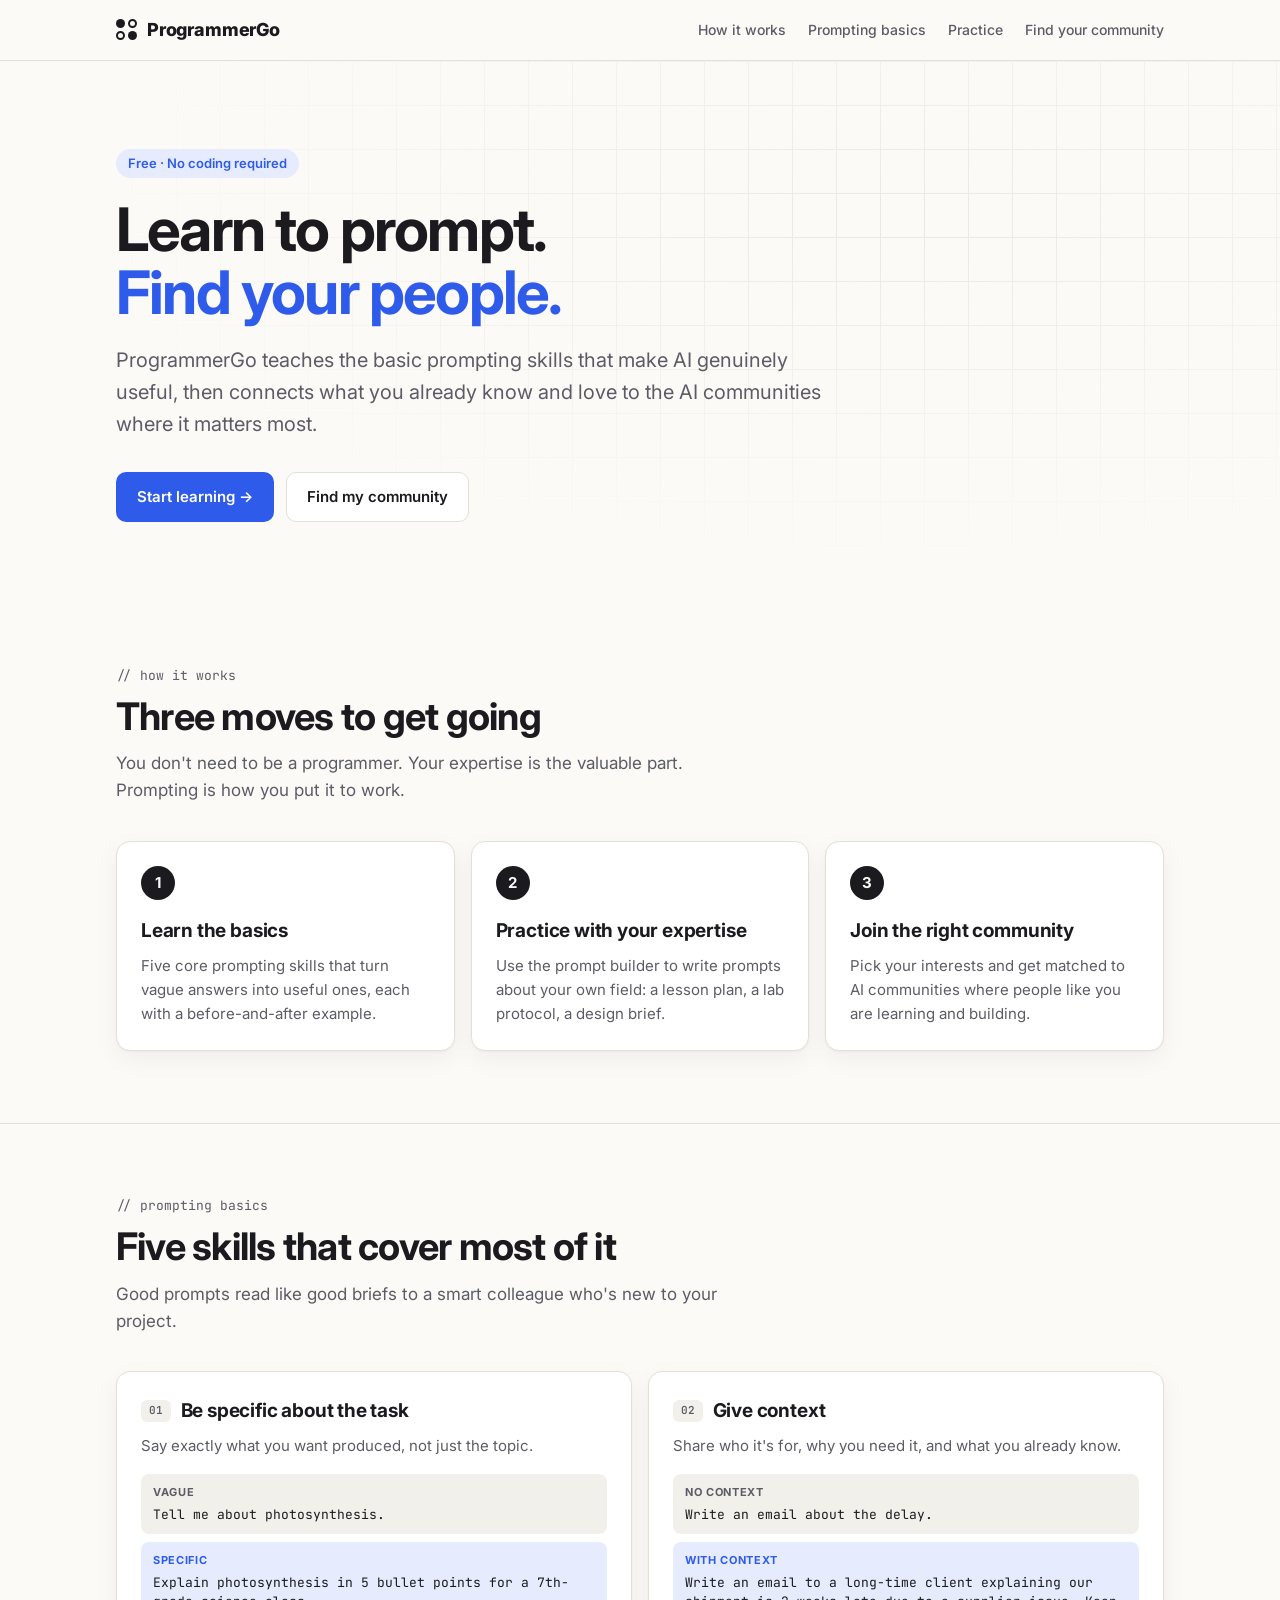
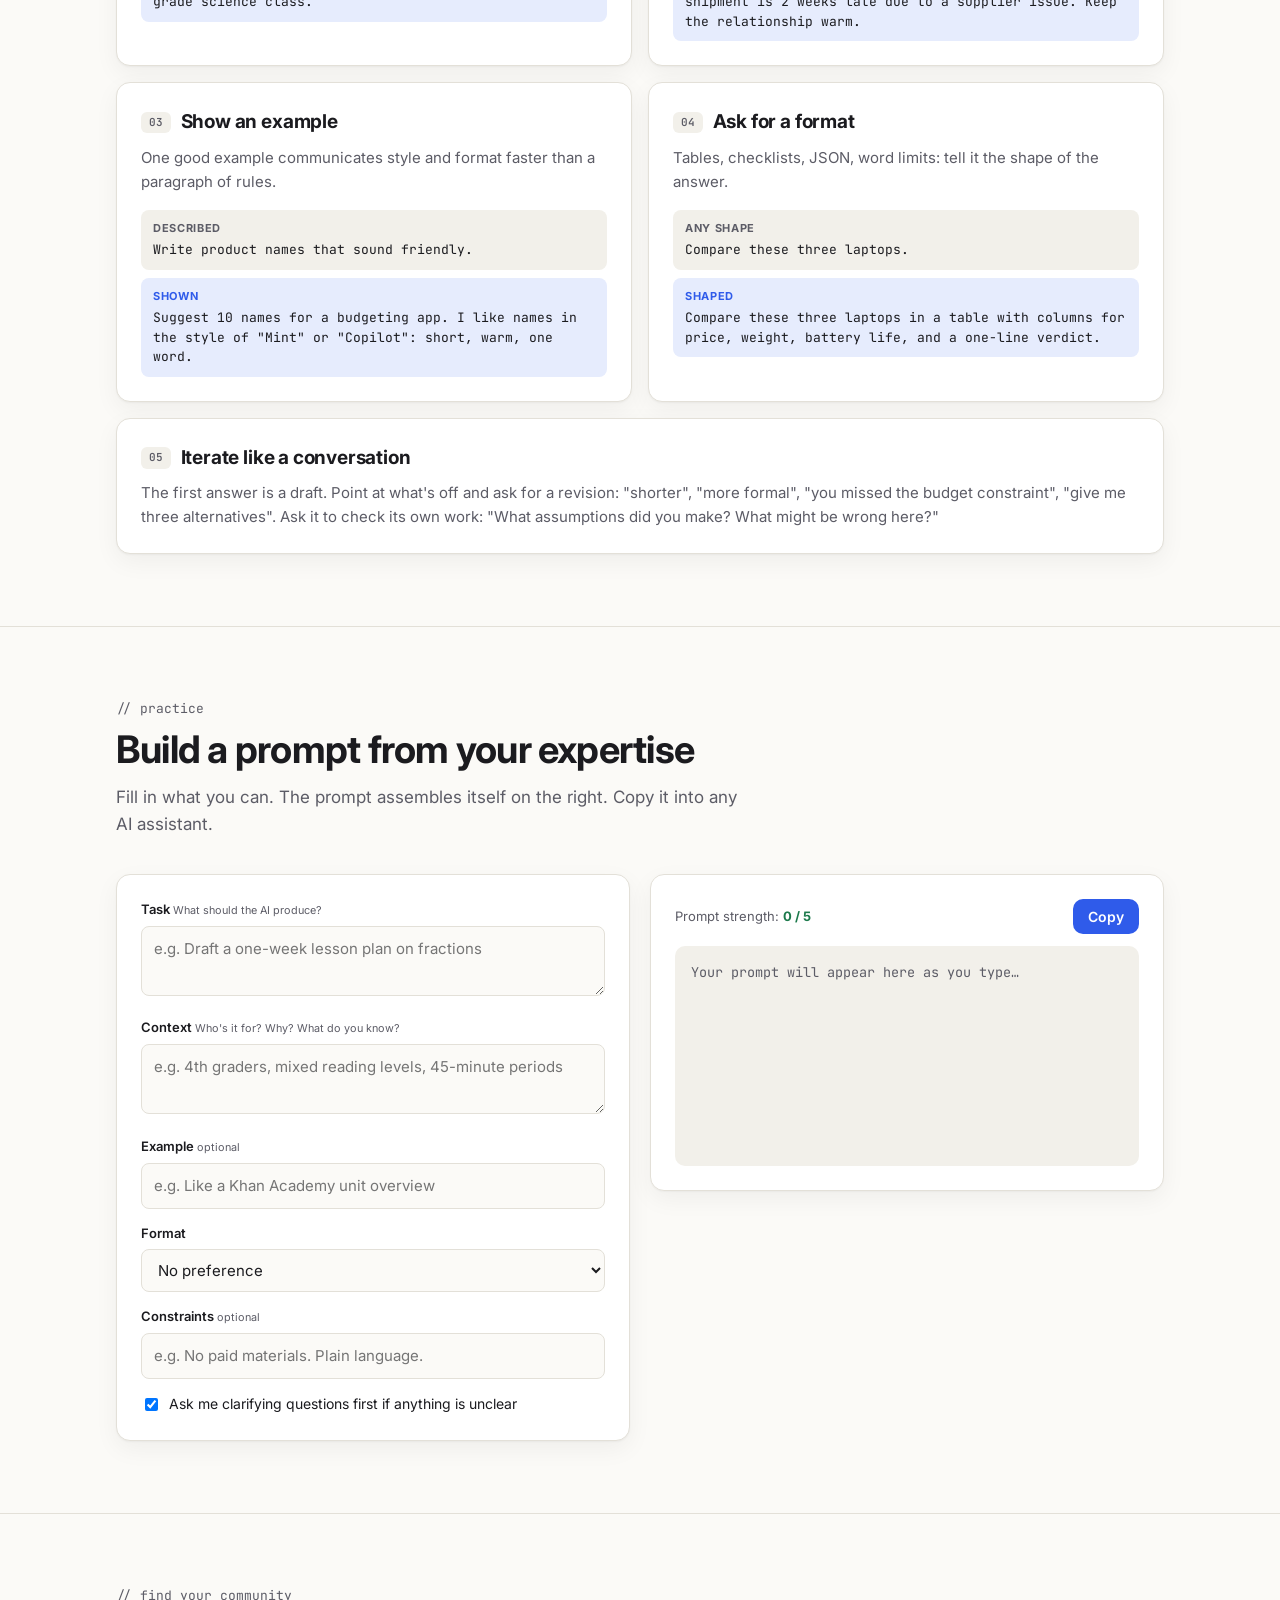
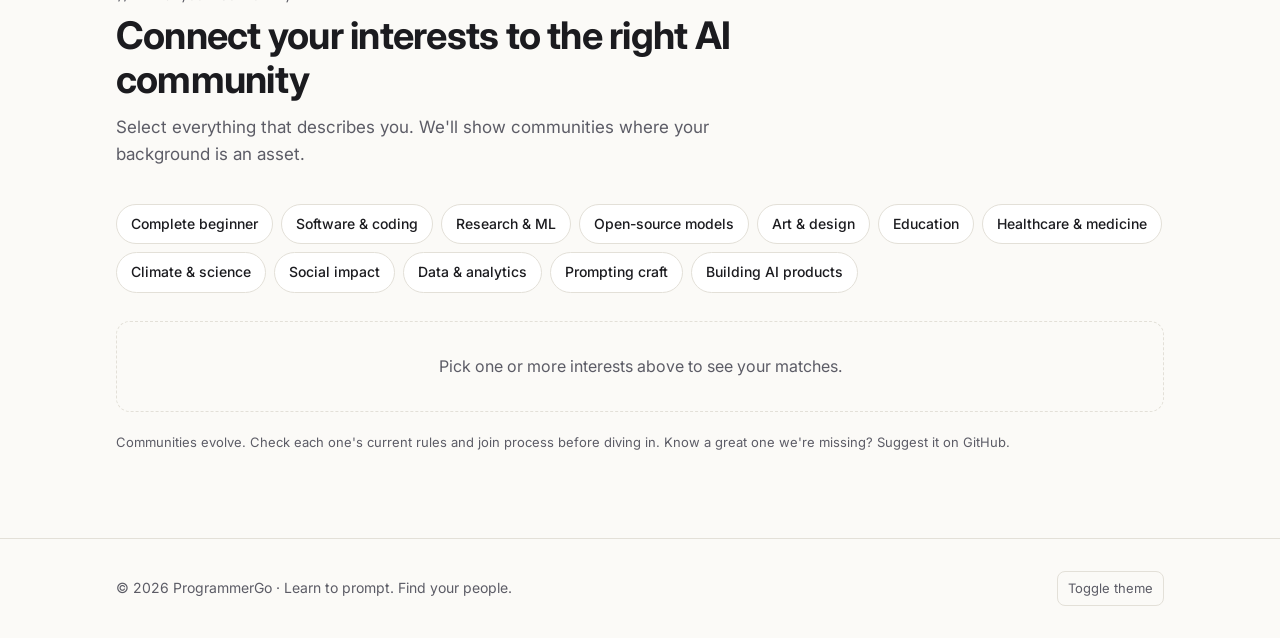
==== index.html @ ed7aa286 "update" ====
<!doctype html>
<html lang="en">
<head>
  <meta charset="utf-8">
  <meta name="viewport" content="width=device-width, initial-scale=1">
  <title>ProgrammerGo</title>
  <meta name="description" content="Learn basic prompting skills and connect your expertise and interests to the right AI community.">
  <link rel="preconnect" href="https://fonts.googleapis.com">
  <link rel="preconnect" href="https://fonts.gstatic.com" crossorigin>
  <link href="https://fonts.googleapis.com/css2?family=Inter:wght@400;500;600;700;800&family=JetBrains+Mono:wght@400;600&display=swap" rel="stylesheet">
  <style>
    :root {
      --bg: #fbfaf7;
      --surface: #ffffff;
      --surface-2: #f2f0ea;
      --text: #1b1b1f;
      --muted: #5c5c66;
      --border: #e3e0d8;
      --accent: #2f5bea;
      --accent-ink: #ffffff;
      --accent-soft: #e6ecfd;
      --stone: #1b1b1f;
      --good: #1d7a4c;
      --radius: 14px;
      --shadow: 0 1px 2px rgba(0,0,0,.04), 0 8px 24px rgba(0,0,0,.05);
    }
    @media (prefers-color-scheme: dark) {
      :root:not([data-theme="light"]) {
        --bg: #111214;
        --surface: #1a1b1f;
        --surface-2: #222328;
        --text: #ededf0;
        --muted: #a1a1ab;
        --border: #2e2f36;
        --accent: #7c9cff;
        --accent-ink: #0e1022;
        --accent-soft: #1f2645;
        --stone: #ededf0;
        --good: #5fd39a;
        --shadow: none;
      }
    }
    :root[data-theme="dark"] {
      --bg: #111214;
      --surface: #1a1b1f;
      --surface-2: #222328;
      --text: #ededf0;
      --muted: #a1a1ab;
      --border: #2e2f36;
      --accent: #7c9cff;
      --accent-ink: #0e1022;
      --accent-soft: #1f2645;
      --stone: #ededf0;
      --good: #5fd39a;
      --shadow: none;
    }

    * { box-sizing: border-box; }
    html { scroll-behavior: smooth; }
    body {
      margin: 0;
      background: var(--bg);
      color: var(--text);
      font-family: Inter, system-ui, -apple-system, Segoe UI, Roboto, sans-serif;
      line-height: 1.6;
      -webkit-font-smoothing: antialiased;
    }
    a { color: var(--accent); }
    code, .mono { font-family: "JetBrains Mono", ui-monospace, Menlo, monospace; }
    .wrap { max-width: 1080px; margin: 0 auto; padding: 0 16px; }

    /* Nav */
    nav {
      position: sticky; top: 0; z-index: 10;
      background: color-mix(in srgb, var(--bg) 85%, transparent);
      backdrop-filter: blur(8px);
      border-bottom: 1px solid var(--border);
    }
    nav .wrap { display: flex; align-items: center; justify-content: space-between; height: 60px; gap: 16px; }
    .logo { display: flex; align-items: center; gap: 10px; font-weight: 800; font-size: 18px; color: var(--text); text-decoration: none; letter-spacing: -.01em; }
    .logo-mark { display: grid; grid-template-columns: repeat(2, 9px); gap: 3px; }
    .logo-mark span { width: 9px; height: 9px; border-radius: 50%; background: var(--stone); }
    .logo-mark span:nth-child(2), .logo-mark span:nth-child(3) { background: transparent; border: 2px solid var(--stone); }
    .nav-links { display: flex; gap: 22px; }
    .nav-links a { color: var(--muted); text-decoration: none; font-size: 14px; font-weight: 500; }
    .nav-links a:hover { color: var(--text); }
    @media (max-width: 640px) { .nav-links { display: none; } }

    /* Hero */
    .hero { position: relative; padding: 88px 0 72px; overflow: hidden; }
    .hero::before {
      content: ""; position: absolute; inset: 0;
      background-image:
        linear-gradient(var(--border) 1px, transparent 1px),
        linear-gradient(90deg, var(--border) 1px, transparent 1px);
      background-size: 44px 44px;
      mask-image: radial-gradient(ellipse at 70% 30%, #000 0%, transparent 65%);
      -webkit-mask-image: radial-gradient(ellipse at 70% 30%, #000 0%, transparent 65%);
      opacity: .7;
    }
    .hero .wrap { position: relative; }
    .eyebrow { display: inline-block; font-size: 13px; font-weight: 600; color: var(--accent); background: var(--accent-soft); padding: 4px 12px; border-radius: 999px; margin-bottom: 20px; }
    h1 { font-size: clamp(36px, 6vw, 60px); line-height: 1.05; letter-spacing: -.03em; margin: 0 0 20px; max-width: 14ch; }
    h1 em { font-style: normal; color: var(--accent); }
    .lede { font-size: clamp(17px, 2vw, 20px); color: var(--muted); max-width: 56ch; margin: 0 0 32px; }
    .cta { display: flex; gap: 12px; flex-wrap: wrap; }
    .btn {
      display: inline-flex; align-items: center; gap: 8px;
      padding: 12px 20px; border-radius: 10px; font-weight: 600; font-size: 15px;
      text-decoration: none; border: 1px solid transparent; cursor: pointer; font-family: inherit;
    }
    .btn-primary { background: var(--accent); color: var(--accent-ink); }
    .btn-primary:hover { filter: brightness(1.08); }
    .btn-ghost { background: var(--surface); color: var(--text); border-color: var(--border); }
    .btn-ghost:hover { border-color: var(--muted); }

    /* Sections */
    section { padding: 72px 0; }
    section + section { border-top: 1px solid var(--border); }
    .section-head { margin-bottom: 36px; max-width: 640px; }
    .kicker { font-family: "JetBrains Mono", monospace; font-size: 13px; color: var(--muted); margin-bottom: 8px; }
    h2 { font-size: clamp(28px, 4vw, 38px); letter-spacing: -.02em; line-height: 1.15; margin: 0 0 12px; }
    .section-head p { color: var(--muted); margin: 0; font-size: 17px; }

    /* Steps */
    .steps { display: grid; grid-template-columns: repeat(3, 1fr); gap: 16px; }
    @media (max-width: 800px) { .steps { grid-template-columns: 1fr; } }
    .card { background: var(--surface); border: 1px solid var(--border); border-radius: var(--radius); padding: 24px; box-shadow: var(--shadow); }
    .step-num { width: 34px; height: 34px; border-radius: 50%; display: grid; place-items: center; font-weight: 700; font-size: 15px; margin-bottom: 16px; background: var(--stone); color: var(--bg); }
    .card h3 { margin: 0 0 8px; font-size: 19px; letter-spacing: -.01em; }
    .card p { margin: 0; color: var(--muted); font-size: 15px; }

    /* Skills */
    .skills { display: grid; grid-template-columns: repeat(2, 1fr); gap: 16px; }
    @media (max-width: 800px) { .skills { grid-template-columns: 1fr; } }
    .skill h3 { display: flex; align-items: center; gap: 10px; }
    .tag { font-family: "JetBrains Mono", monospace; font-size: 11px; font-weight: 600; padding: 2px 8px; border-radius: 6px; background: var(--surface-2); color: var(--muted); }
    .compare { display: grid; gap: 8px; margin-top: 16px; }
    .compare div { font-family: "JetBrains Mono", monospace; font-size: 13px; line-height: 1.5; padding: 10px 12px; border-radius: 8px; background: var(--surface-2); }
    .compare .label { display: block; font-family: Inter, sans-serif; font-size: 11px; font-weight: 700; text-transform: uppercase; letter-spacing: .06em; margin-bottom: 4px; color: var(--muted); }
    .compare .after { background: var(--accent-soft); }
    .compare .after .label { color: var(--accent); }

    /* Builder */
    .builder { display: grid; grid-template-columns: 1fr 1fr; gap: 20px; align-items: start; }
    @media (max-width: 860px) { .builder { grid-template-columns: 1fr; } }
    .field { margin-bottom: 14px; }
    .field label { display: block; font-size: 13px; font-weight: 600; margin-bottom: 6px; }
    .field label small { font-weight: 400; color: var(--muted); }
    .field input, .field textarea, .field select {
      width: 100%; font: inherit; font-size: 15px; color: var(--text);
      background: var(--bg); border: 1px solid var(--border); border-radius: 8px; padding: 10px 12px;
    }
    .field textarea { resize: vertical; min-height: 64px; }
    .field input:focus, .field textarea:focus, .field select:focus { outline: 2px solid var(--accent); outline-offset: -1px; border-color: transparent; }
    .output { position: sticky; top: 80px; }
    .output pre {
      margin: 0; white-space: pre-wrap; word-wrap: break-word;
      font-family: "JetBrains Mono", monospace; font-size: 13.5px; line-height: 1.6;
      background: var(--surface-2); border-radius: 10px; padding: 16px; min-height: 220px;
    }
    .output pre .ph { color: var(--muted); }
    .output-bar { display: flex; justify-content: space-between; align-items: center; margin-bottom: 12px; gap: 12px; }
    .score { font-size: 13px; color: var(--muted); }
    .score b { color: var(--good); }

    /* Matcher */
    .chips { display: flex; flex-wrap: wrap; gap: 8px; margin-bottom: 28px; }
    .chip {
      font: inherit; font-size: 14px; font-weight: 500; cursor: pointer;
      padding: 8px 14px; border-radius: 999px; border: 1px solid var(--border);
      background: var(--surface); color: var(--text);
    }
    .chip:hover { border-color: var(--muted); }
    .chip[aria-pressed="true"] { background: var(--stone); color: var(--bg); border-color: var(--stone); }
    .results { display: grid; grid-template-columns: repeat(auto-fill, minmax(280px, 1fr)); gap: 16px; }
    .community h3 { font-size: 17px; margin-bottom: 4px; }
    .community .where { font-size: 12px; color: var(--muted); margin-bottom: 10px; font-family: "JetBrains Mono", monospace; }
    .community a.go { display: inline-block; margin-top: 14px; font-size: 14px; font-weight: 600; text-decoration: none; }
    .community a.go:hover { text-decoration: underline; }
    .community .why { margin-top: 10px; display: flex; flex-wrap: wrap; gap: 6px; }
    .empty { color: var(--muted); padding: 32px; text-align: center; border: 1px dashed var(--border); border-radius: var(--radius); grid-column: 1 / -1; }
    .note { margin-top: 20px; font-size: 13px; color: var(--muted); }

    footer { border-top: 1px solid var(--border); padding: 32px 0; color: var(--muted); font-size: 14px; }
    footer .wrap { display: flex; justify-content: space-between; flex-wrap: wrap; gap: 12px; align-items: center; }
    .theme-toggle { background: none; border: 1px solid var(--border); color: var(--muted); border-radius: 8px; padding: 6px 10px; cursor: pointer; font: inherit; font-size: 13px; }
  </style>
</head>
<body>

<nav>
  <div class="wrap">
    <a class="logo" href="#top" aria-label="ProgrammerGo home">
      <span class="logo-mark" aria-hidden="true"><span></span><span></span><span></span><span></span></span>
      ProgrammerGo
    </a>
    <div class="nav-links">
      <a href="#how">How it works</a>
      <a href="#skills">Prompting basics</a>
      <a href="#builder">Practice</a>
      <a href="#communities">Find your community</a>
    </div>
  </div>
</nav>

<header class="hero" id="top">
  <div class="wrap">
    <span class="eyebrow">Free · No coding required</span>
    <h1>Learn to prompt. <em>Find your people.</em></h1>
    <p class="lede">ProgrammerGo teaches the basic prompting skills that make AI genuinely useful, then connects what you already know and love to the AI communities where it matters most.</p>
    <div class="cta">
      <a class="btn btn-primary" href="#skills">Start learning →</a>
      <a class="btn btn-ghost" href="#communities">Find my community</a>
    </div>
  </div>
</header>

<main>
  <section id="how">
    <div class="wrap">
      <div class="section-head">
        <div class="kicker">// how it works</div>
        <h2>Three moves to get going</h2>
        <p>You don't need to be a programmer. Your expertise is the valuable part. Prompting is how you put it to work.</p>
      </div>
      <div class="steps">
        <div class="card">
          <div class="step-num">1</div>
          <h3>Learn the basics</h3>
          <p>Five core prompting skills that turn vague answers into useful ones, each with a before-and-after example.</p>
        </div>
        <div class="card">
          <div class="step-num">2</div>
          <h3>Practice with your expertise</h3>
          <p>Use the prompt builder to write prompts about your own field: a lesson plan, a lab protocol, a design brief.</p>
        </div>
        <div class="card">
          <div class="step-num">3</div>
          <h3>Join the right community</h3>
          <p>Pick your interests and get matched to AI communities where people like you are learning and building.</p>
        </div>
      </div>
    </div>
  </section>

  <section id="skills">
    <div class="wrap">
      <div class="section-head">
        <div class="kicker">// prompting basics</div>
        <h2>Five skills that cover most of it</h2>
        <p>Good prompts read like good briefs to a smart colleague who's new to your project.</p>
      </div>
      <div class="skills">
        <div class="card skill">
          <h3><span class="tag">01</span> Be specific about the task</h3>
          <p>Say exactly what you want produced, not just the topic.</p>
          <div class="compare">
            <div><span class="label">Vague</span>Tell me about photosynthesis.</div>
            <div class="after"><span class="label">Specific</span>Explain photosynthesis in 5 bullet points for a 7th-grade science class.</div>
          </div>
        </div>
        <div class="card skill">
          <h3><span class="tag">02</span> Give context</h3>
          <p>Share who it's for, why you need it, and what you already know.</p>
          <div class="compare">
            <div><span class="label">No context</span>Write an email about the delay.</div>
            <div class="after"><span class="label">With context</span>Write an email to a long-time client explaining our shipment is 2 weeks late due to a supplier issue. Keep the relationship warm.</div>
          </div>
        </div>
        <div class="card skill">
          <h3><span class="tag">03</span> Show an example</h3>
          <p>One good example communicates style and format faster than a paragraph of rules.</p>
          <div class="compare">
            <div><span class="label">Described</span>Write product names that sound friendly.</div>
            <div class="after"><span class="label">Shown</span>Suggest 10 names for a budgeting app. I like names in the style of "Mint" or "Copilot": short, warm, one word.</div>
          </div>
        </div>
        <div class="card skill">
          <h3><span class="tag">04</span> Ask for a format</h3>
          <p>Tables, checklists, JSON, word limits: tell it the shape of the answer.</p>
          <div class="compare">
            <div><span class="label">Any shape</span>Compare these three laptops.</div>
            <div class="after"><span class="label">Shaped</span>Compare these three laptops in a table with columns for price, weight, battery life, and a one-line verdict.</div>
          </div>
        </div>
        <div class="card skill" style="grid-column: 1 / -1;">
          <h3><span class="tag">05</span> Iterate like a conversation</h3>
          <p>The first answer is a draft. Point at what's off and ask for a revision: "shorter", "more formal", "you missed the budget constraint", "give me three alternatives". Ask it to check its own work: "What assumptions did you make? What might be wrong here?"</p>
        </div>
      </div>
    </div>
  </section>

  <section id="builder">
    <div class="wrap">
      <div class="section-head">
        <div class="kicker">// practice</div>
        <h2>Build a prompt from your expertise</h2>
        <p>Fill in what you can. The prompt assembles itself on the right. Copy it into any AI assistant.</p>
      </div>
      <div class="builder">
        <div class="card">
          <div class="field">
            <label for="f-task">Task <small>What should the AI produce?</small></label>
            <textarea id="f-task" placeholder="e.g. Draft a one-week lesson plan on fractions"></textarea>
          </div>
          <div class="field">
            <label for="f-context">Context <small>Who's it for? Why? What do you know?</small></label>
            <textarea id="f-context" placeholder="e.g. 4th graders, mixed reading levels, 45-minute periods"></textarea>
          </div>
          <div class="field">
            <label for="f-example">Example <small>optional</small></label>
            <input id="f-example" placeholder="e.g. Like a Khan Academy unit overview">
          </div>
          <div class="field">
            <label for="f-format">Format</label>
            <select id="f-format">
              <option value="">No preference</option>
              <option>a bulleted list</option>
              <option>a table</option>
              <option>a step-by-step checklist</option>
              <option>short paragraphs, under 200 words</option>
              <option>an email draft</option>
            </select>
          </div>
          <div class="field">
            <label for="f-constraints">Constraints <small>optional</small></label>
            <input id="f-constraints" placeholder="e.g. No paid materials. Plain language.">
          </div>
          <label style="display:flex; gap:8px; align-items:center; font-size:14px; cursor:pointer;">
            <input type="checkbox" id="f-questions" checked> Ask me clarifying questions first if anything is unclear
          </label>
        </div>
        <div class="card output">
          <div class="output-bar">
            <span class="score" id="score">Prompt strength: <b>0 / 5</b></span>
            <button class="btn btn-primary" id="copy" type="button" style="padding:8px 14px; font-size:14px;">Copy</button>
          </div>
          <pre id="prompt-out"><span class="ph">Your prompt will appear here as you type…</span></pre>
        </div>
      </div>
    </div>
  </section>

  <section id="communities">
    <div class="wrap">
      <div class="section-head">
        <div class="kicker">// find your community</div>
        <h2>Connect your interests to the right AI community</h2>
        <p>Select everything that describes you. We'll show communities where your background is an asset.</p>
      </div>
      <div class="chips" id="chips" role="group" aria-label="Your interests"></div>
      <div class="results" id="results"></div>
      <p class="note">Communities evolve. Check each one's current rules and join process before diving in. Know a great one we're missing? Suggest it on GitHub.</p>
    </div>
  </section>
</main>

<footer>
  <div class="wrap">
    <span>© <span id="year"></span> ProgrammerGo · Learn to prompt. Find your people.</span>
    <button class="theme-toggle" id="theme" type="button">Toggle theme</button>
  </div>
</footer>

<script>
  // ---------- Prompt builder ----------
  const $ = id => document.getElementById(id);
  const fields = ['f-task', 'f-context', 'f-example', 'f-format', 'f-constraints', 'f-questions'];

  function buildPrompt() {
    const task = $('f-task').value.trim();
    const context = $('f-context').value.trim();
    const example = $('f-example').value.trim();
    const format = $('f-format').value;
    const constraints = $('f-constraints').value.trim();
    const ask = $('f-questions').checked;

    const parts = [];
    if (task) parts.push(task.replace(/[.\s]*$/, '.'));
    if (context) parts.push('Context: ' + context.replace(/[.\s]*$/, '.'));
    if (example) parts.push('For reference, here is the kind of thing I mean: ' + example.replace(/[.\s]*$/, '.'));
    if (format) parts.push('Please format the answer as ' + format + '.');
    if (constraints) parts.push('Constraints: ' + constraints.replace(/[.\s]*$/, '.'));
    if (ask && parts.length) parts.push('If anything important is unclear, ask me up to 3 clarifying questions before you start.');

    const out = $('prompt-out');
    if (!parts.length) {
      out.innerHTML = '<span class="ph">Your prompt will appear here as you type…</span>';
    } else {
      out.textContent = parts.join('\n\n');
    }
    const score = [task, context, example, format, constraints].filter(Boolean).length;
    $('score').innerHTML = 'Prompt strength: <b>' + score + ' / 5</b>';
  }
  fields.forEach(id => $(id).addEventListener('input', buildPrompt));
  $('f-questions').addEventListener('change', buildPrompt);

  $('copy').addEventListener('click', async () => {
    const text = $('prompt-out').textContent;
    if ($('prompt-out').querySelector('.ph')) return;
    try {
      await navigator.clipboard.writeText(text);
      $('copy').textContent = 'Copied ✓';
    } catch {
      $('copy').textContent = 'Select & copy';
    }
    setTimeout(() => { $('copy').textContent = 'Copy'; }, 1600);
  });

  // ---------- Community matcher ----------
  const INTERESTS = [
    'Complete beginner', 'Software & coding', 'Research & ML', 'Open-source models',
    'Art & design', 'Education', 'Healthcare & medicine', 'Climate & science',
    'Social impact', 'Data & analytics', 'Prompting craft', 'Building AI products'
  ];

  const COMMUNITIES = [
    { name: 'Learn Prompting', where: 'Free course + Discord', url: 'https://learnprompting.org',
      desc: 'Open, beginner-friendly prompt engineering guide with an active community of learners.',
      tags: ['Complete beginner', 'Prompting craft'] },
    { name: 'r/PromptEngineering', where: 'Reddit', url: 'https://www.reddit.com/r/PromptEngineering/',
      desc: 'Share prompts, techniques, and experiments with other people refining their prompting.',
      tags: ['Prompting craft', 'Complete beginner'] },
    { name: 'Hugging Face', where: 'Hub, forums + Discord', url: 'https://huggingface.co/join/discord',
      desc: 'The home of open models and datasets. Huge, welcoming community across every skill level.',
      tags: ['Open-source models', 'Research & ML', 'Software & coding', 'Art & design'] },
    { name: 'r/LocalLLaMA', where: 'Reddit', url: 'https://www.reddit.com/r/LocalLLaMA/',
      desc: 'Running language models on your own hardware: setups, benchmarks, and new releases.',
      tags: ['Open-source models', 'Software & coding'] },
    { name: 'fast.ai forums', where: 'Forum + free course', url: 'https://forums.fast.ai',
      desc: 'Practical deep learning for coders, with a long-running, supportive learner community.',
      tags: ['Research & ML', 'Software & coding', 'Complete beginner'] },
    { name: 'Kaggle', where: 'Competitions, notebooks + forums', url: 'https://www.kaggle.com',
      desc: 'Learn by doing with real datasets, competitions, and shared notebooks.',
      tags: ['Data & analytics', 'Research & ML', 'Complete beginner'] },
    { name: 'EleutherAI', where: 'Discord', url: 'https://www.eleuther.ai',
      desc: 'Grassroots open research collective working on language models and interpretability.',
      tags: ['Research & ML', 'Open-source models'] },
    { name: 'ML Collective', where: 'Open research community', url: 'https://mlcollective.org',
      desc: 'Nonprofit offering open collaboration and mentorship for independent ML researchers.',
      tags: ['Research & ML'] },
    { name: 'MLOps Community', where: 'Slack, meetups + podcast', url: 'https://mlops.community',
      desc: 'Practitioners shipping ML and AI systems to production. Meetups in many cities.',
      tags: ['Building AI products', 'Software & coding', 'Data & analytics'] },
    { name: 'AI Engineer', where: 'Conferences + online', url: 'https://www.ai.engineer',
      desc: 'Community and events for engineers building products on top of foundation models.',
      tags: ['Building AI products', 'Software & coding'] },
    { name: 'r/StableDiffusion', where: 'Reddit', url: 'https://www.reddit.com/r/StableDiffusion/',
      desc: 'Image generation workflows, model tips, and creative showcases.',
      tags: ['Art & design', 'Open-source models'] },
    { name: 'AI for Education', where: 'Resources + community', url: 'https://www.aiforeducation.io',
      desc: 'Practical AI training, prompt libraries, and guidance for teachers and school leaders.',
      tags: ['Education', 'Complete beginner', 'Prompting craft'] },
    { name: 'MedARC', where: 'Discord · open research', url: 'https://www.medarc.ai',
      desc: 'Open, collaborative research on AI for medicine. Clinicians and researchers welcome.',
      tags: ['Healthcare & medicine', 'Research & ML'] },
    { name: 'Climate Change AI', where: 'Community, events + grants', url: 'https://www.climatechange.ai',
      desc: 'Connects people working at the intersection of climate change and machine learning.',
      tags: ['Climate & science', 'Social impact', 'Research & ML'] },
    { name: 'DataKind', where: 'Volunteer projects', url: 'https://www.datakind.org',
      desc: 'Volunteer your data and AI skills on projects with nonprofits and mission-driven groups.',
      tags: ['Social impact', 'Data & analytics'] },
  ];

  const selected = new Set();
  const chips = $('chips');
  INTERESTS.forEach(label => {
    const b = document.createElement('button');
    b.type = 'button';
    b.className = 'chip';
    b.textContent = label;
    b.setAttribute('aria-pressed', 'false');
    b.addEventListener('click', () => {
      selected.has(label) ? selected.delete(label) : selected.add(label);
      b.setAttribute('aria-pressed', selected.has(label));
      renderResults();
    });
    chips.appendChild(b);
  });

  function renderResults() {
    const results = $('results');
    results.innerHTML = '';
    if (!selected.size) {
      results.innerHTML = '<div class="empty">Pick one or more interests above to see your matches.</div>';
      return;
    }
    const ranked = COMMUNITIES
      .map(c => ({ c, hits: c.tags.filter(t => selected.has(t)) }))
      .filter(x => x.hits.length)
      .sort((a, b) => b.hits.length - a.hits.length);

    ranked.forEach(({ c, hits }) => {
      const el = document.createElement('article');
      el.className = 'card community';
      el.innerHTML = `
        <h3></h3>
        <div class="where"></div>
        <p></p>
        <div class="why"></div>
        <a class="go" target="_blank" rel="noopener">Visit →</a>`;
      el.querySelector('h3').textContent = c.name;
      el.querySelector('.where').textContent = c.where;
      el.querySelector('p').textContent = c.desc;
      el.querySelector('a').href = c.url;
      const why = el.querySelector('.why');
      hits.forEach(h => {
        const t = document.createElement('span');
        t.className = 'tag';
        t.textContent = h;
        why.appendChild(t);
      });
      results.appendChild(el);
    });
  }
  renderResults();

  // ---------- Misc ----------
  $('year').textContent = new Date().getFullYear();
  $('theme').addEventListener('click', () => {
    const root = document.documentElement;
    const isDark = root.dataset.theme
      ? root.dataset.theme === 'dark'
      : matchMedia('(prefers-color-scheme: dark)').matches;
    root.dataset.theme = isDark ? 'light' : 'dark';
    try { localStorage.setItem('pg-theme', root.dataset.theme); } catch {}
  });
  try {
    const saved = localStorage.getItem('pg-theme');
    if (saved) document.documentElement.dataset.theme = saved;
  } catch {}
</script>
</body>
</html>
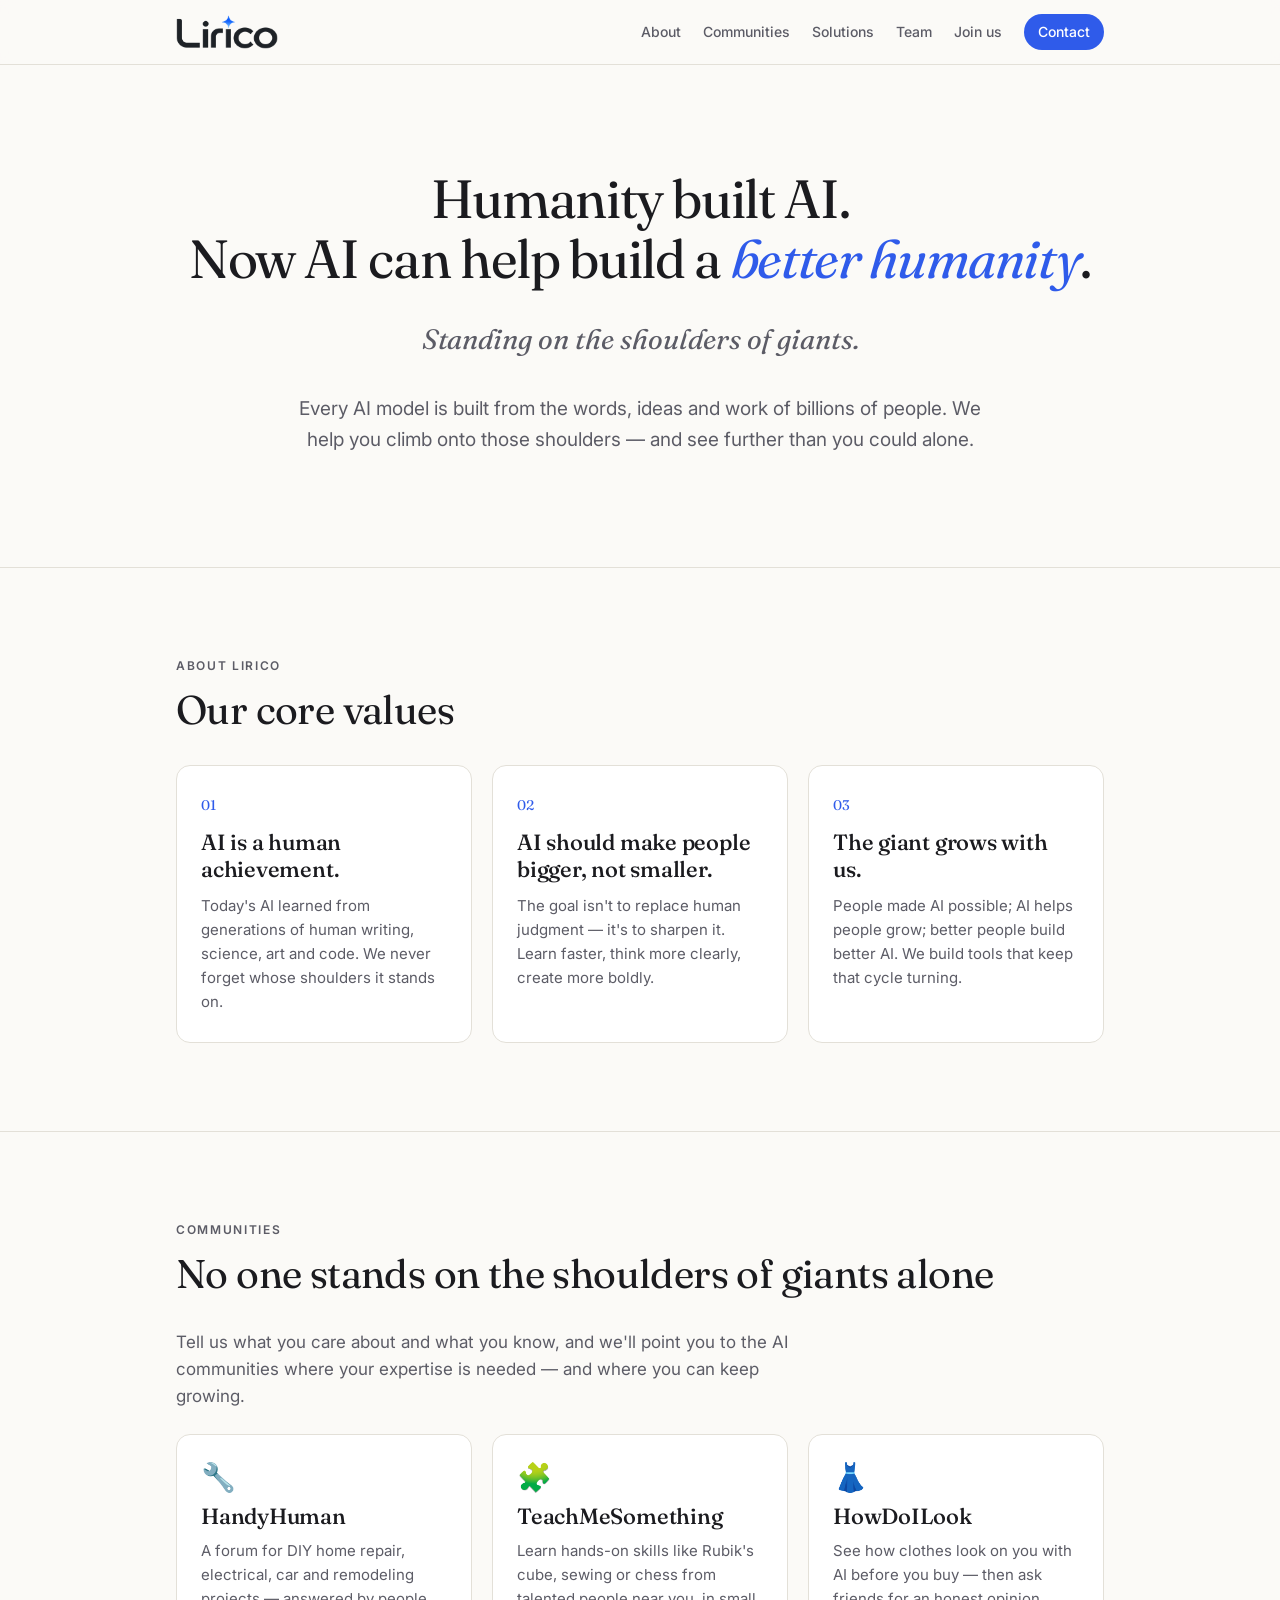
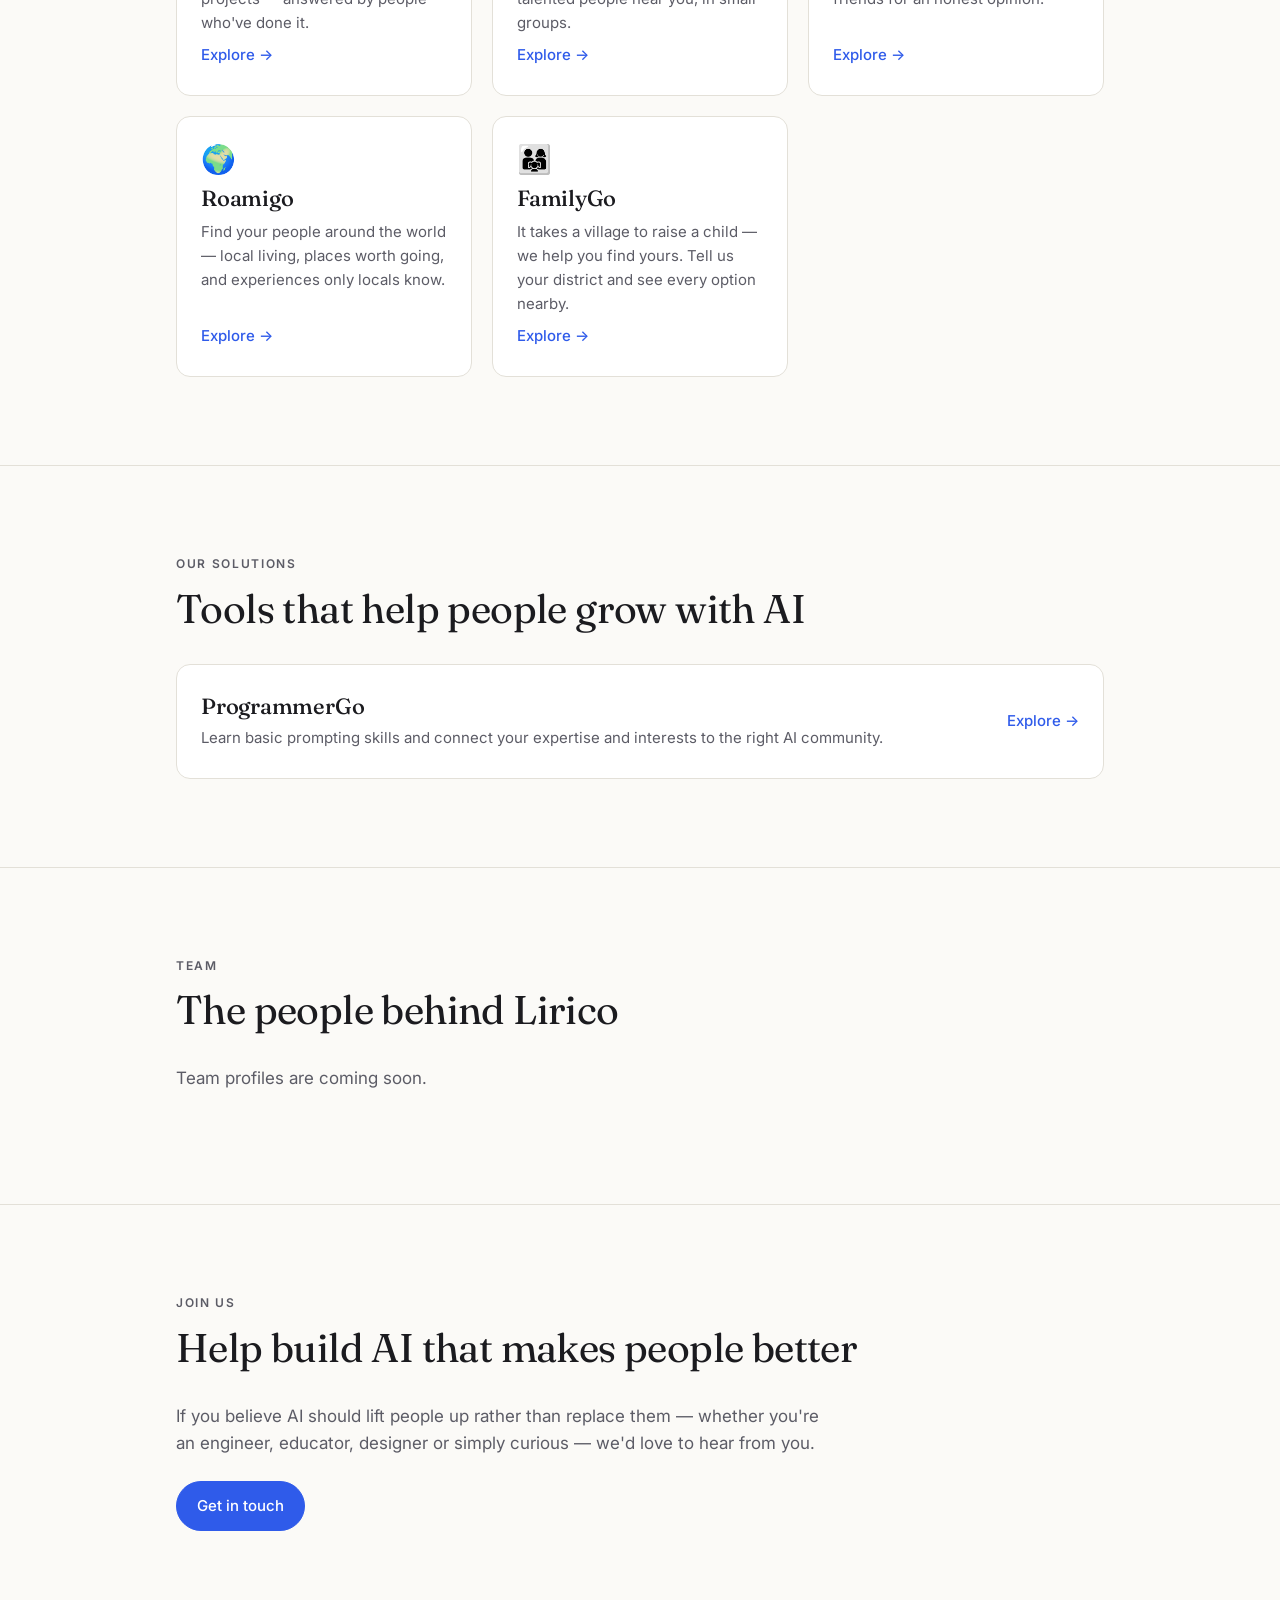
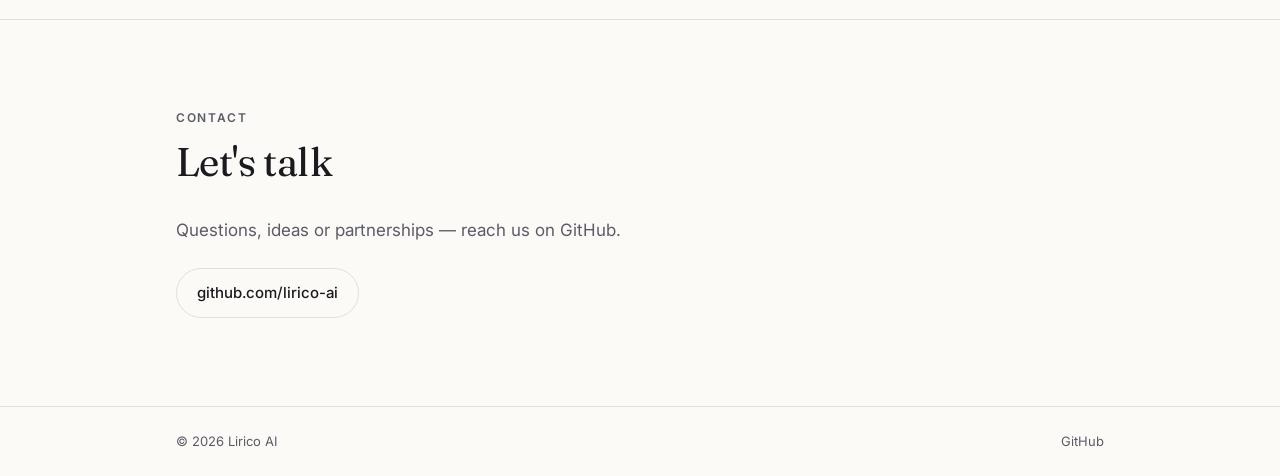
==== commit 14790180: "update" ====
--- a/index.html
+++ b/index.html
@@ -3,60 +3,49 @@
 <head>
   <meta charset="utf-8">
   <meta name="viewport" content="width=device-width, initial-scale=1">
-  <title>ProgrammerGo</title>
-  <meta name="description" content="Learn basic prompting skills and connect your expertise and interests to the right AI community.">
+  <title>Lirico AI</title>
+  <meta name="description" content="Humanity built AI. Now AI can help build a better humanity. Lirico AI — standing on the shoulders of giants.">
+  <meta property="og:title" content="Lirico AI — Humanity built AI. Now AI can help build a better humanity.">
+  <meta property="og:description" content="Standing on the shoulders of giants.">
   <link rel="preconnect" href="https://fonts.googleapis.com">
   <link rel="preconnect" href="https://fonts.gstatic.com" crossorigin>
-  <link href="https://fonts.googleapis.com/css2?family=Inter:wght@400;500;600;700;800&family=JetBrains+Mono:wght@400;600&display=swap" rel="stylesheet">
+  <link href="https://fonts.googleapis.com/css2?family=Fraunces:ital,opsz,wght@0,9..144,400;0,9..144,500;1,9..144,400&family=Inter:wght@400;500;600&display=swap" rel="stylesheet">
   <style>
     :root {
       --bg: #fbfaf7;
       --surface: #ffffff;
-      --surface-2: #f2f0ea;
       --text: #1b1b1f;
       --muted: #5c5c66;
       --border: #e3e0d8;
       --accent: #2f5bea;
       --accent-ink: #ffffff;
       --accent-soft: #e6ecfd;
-      --stone: #1b1b1f;
-      --good: #1d7a4c;
-      --radius: 14px;
-      --shadow: 0 1px 2px rgba(0,0,0,.04), 0 8px 24px rgba(0,0,0,.05);
     }
     @media (prefers-color-scheme: dark) {
       :root:not([data-theme="light"]) {
         --bg: #111214;
         --surface: #1a1b1f;
-        --surface-2: #222328;
         --text: #ededf0;
         --muted: #a1a1ab;
         --border: #2e2f36;
         --accent: #7c9cff;
         --accent-ink: #0e1022;
         --accent-soft: #1f2645;
-        --stone: #ededf0;
-        --good: #5fd39a;
-        --shadow: none;
       }
     }
     :root[data-theme="dark"] {
       --bg: #111214;
       --surface: #1a1b1f;
-      --surface-2: #222328;
       --text: #ededf0;
       --muted: #a1a1ab;
       --border: #2e2f36;
       --accent: #7c9cff;
       --accent-ink: #0e1022;
       --accent-soft: #1f2645;
-      --stone: #ededf0;
-      --good: #5fd39a;
-      --shadow: none;
     }
 
     * { box-sizing: border-box; }
-    html { scroll-behavior: smooth; }
+    html { scroll-behavior: smooth; scroll-padding-top: 72px; }
     body {
       margin: 0;
       background: var(--bg);
@@ -66,471 +55,227 @@
       -webkit-font-smoothing: antialiased;
     }
     a { color: var(--accent); }
-    code, .mono { font-family: "JetBrains Mono", ui-monospace, Menlo, monospace; }
-    .wrap { max-width: 1080px; margin: 0 auto; padding: 0 16px; }
-
-    /* Nav */
-    nav {
+    .wrap { max-width: 960px; margin: 0 auto; padding: 0 16px; }
+    .serif { font-family: Fraunces, Georgia, serif; }
+
+    /* Top bar */
+    header {
       position: sticky; top: 0; z-index: 10;
       background: color-mix(in srgb, var(--bg) 85%, transparent);
       backdrop-filter: blur(8px);
       border-bottom: 1px solid var(--border);
     }
-    nav .wrap { display: flex; align-items: center; justify-content: space-between; height: 60px; gap: 16px; }
-    .logo { display: flex; align-items: center; gap: 10px; font-weight: 800; font-size: 18px; color: var(--text); text-decoration: none; letter-spacing: -.01em; }
-    .logo-mark { display: grid; grid-template-columns: repeat(2, 9px); gap: 3px; }
-    .logo-mark span { width: 9px; height: 9px; border-radius: 50%; background: var(--stone); }
-    .logo-mark span:nth-child(2), .logo-mark span:nth-child(3) { background: transparent; border: 2px solid var(--stone); }
-    .nav-links { display: flex; gap: 22px; }
-    .nav-links a { color: var(--muted); text-decoration: none; font-size: 14px; font-weight: 500; }
-    .nav-links a:hover { color: var(--text); }
-    @media (max-width: 640px) { .nav-links { display: none; } }
+    header .wrap { display: flex; align-items: center; justify-content: space-between; gap: 16px; min-height: 64px; flex-wrap: wrap; }
+    .logo { display: inline-flex; align-items: center; }
+    .logo img { height: 34px; width: auto; display: block; }
+    /* Dark logo text would vanish on the dark theme: invert it, keep the star blue */
+    @media (prefers-color-scheme: dark) {
+      :root:not([data-theme="light"]) .logo img { filter: invert(1) hue-rotate(180deg); }
+    }
+    :root[data-theme="dark"] .logo img { filter: invert(1) hue-rotate(180deg); }
+    nav { display: flex; align-items: center; gap: 22px; }
+    nav a { color: var(--muted); text-decoration: none; font-size: 14px; font-weight: 500; white-space: nowrap; }
+    nav a:hover { color: var(--text); }
+    nav a.pill { color: var(--accent-ink); background: var(--accent); padding: 7px 14px; border-radius: 999px; }
+    nav a.pill:hover { color: var(--accent-ink); filter: brightness(1.06); }
+    @media (max-width: 640px) {
+      header .wrap { padding-top: 10px; padding-bottom: 10px; }
+      nav { width: 100%; gap: 16px; overflow-x: auto; padding-bottom: 2px; }
+    }
 
     /* Hero */
-    .hero { position: relative; padding: 88px 0 72px; overflow: hidden; }
-    .hero::before {
-      content: ""; position: absolute; inset: 0;
-      background-image:
-        linear-gradient(var(--border) 1px, transparent 1px),
-        linear-gradient(90deg, var(--border) 1px, transparent 1px);
-      background-size: 44px 44px;
-      mask-image: radial-gradient(ellipse at 70% 30%, #000 0%, transparent 65%);
-      -webkit-mask-image: radial-gradient(ellipse at 70% 30%, #000 0%, transparent 65%);
-      opacity: .7;
-    }
-    .hero .wrap { position: relative; }
-    .eyebrow { display: inline-block; font-size: 13px; font-weight: 600; color: var(--accent); background: var(--accent-soft); padding: 4px 12px; border-radius: 999px; margin-bottom: 20px; }
-    h1 { font-size: clamp(36px, 6vw, 60px); line-height: 1.05; letter-spacing: -.03em; margin: 0 0 20px; max-width: 14ch; }
-    h1 em { font-style: normal; color: var(--accent); }
-    .lede { font-size: clamp(17px, 2vw, 20px); color: var(--muted); max-width: 56ch; margin: 0 0 32px; }
-    .cta { display: flex; gap: 12px; flex-wrap: wrap; }
+    .hero { padding: 104px 0 112px; text-align: center; }
+    .hero .wrap { max-width: 1200px; }
+    h1 {
+      font-weight: 400;
+      font-size: clamp(34px, 4.2vw, 60px);
+      line-height: 1.12;
+      letter-spacing: -.025em;
+      margin: 0 auto 28px;
+      text-wrap: balance;
+    }
+    /* One sentence per line on wide screens; balanced wrapping on narrow ones */
+    h1 .line { display: block; }
+    @media (min-width: 900px) { h1 .line { white-space: nowrap; } }
+    h1 em { color: var(--accent); }
+    .sub { font-style: italic; font-size: clamp(20px, 2.4vw, 28px); color: var(--muted); margin: 0 0 32px; }
+    .lede { font-size: clamp(17px, 1.6vw, 19px); color: var(--muted); max-width: 40em; margin: 0 auto; text-wrap: balance; }
+
+    /* Sections */
+    section.block { padding: 88px 0; border-top: 1px solid var(--border); }
+    .label { font-size: 12px; font-weight: 600; letter-spacing: .14em; text-transform: uppercase; color: var(--muted); margin: 0 0 12px; }
+    h2 { font-weight: 400; font-size: clamp(28px, 4vw, 40px); line-height: 1.15; letter-spacing: -.015em; margin: 0 0 32px; }
+    .prose { max-width: 38em; color: var(--muted); font-size: 17px; margin: 0 0 24px; }
+
+    .grid { display: grid; grid-template-columns: repeat(3, 1fr); gap: 20px; }
+    .card { background: var(--surface); border: 1px solid var(--border); border-radius: 14px; padding: 28px 24px; }
+    .card .num { font-size: 14px; color: var(--accent); margin: 0 0 12px; }
+    .card h3 { font-size: 22px; font-weight: 500; line-height: 1.25; margin: 0 0 10px; letter-spacing: -.01em; }
+    .card p { margin: 0; color: var(--muted); font-size: 15px; }
+    .grid.two { grid-template-columns: repeat(2, 1fr); }
+    @media (max-width: 760px) { .grid, .grid.two { grid-template-columns: 1fr; } }
+
+    .product { display: flex; justify-content: space-between; align-items: center; gap: 24px; flex-wrap: wrap; text-decoration: none; color: inherit; }
+    .product:hover { border-color: var(--accent); }
+    .product h3 { margin-bottom: 6px; }
+    .product .go, .community .go { color: var(--accent); font-weight: 500; font-size: 15px; white-space: nowrap; }
+    .community { display: flex; flex-direction: column; gap: 8px; text-decoration: none; color: inherit; }
+    .community:hover { border-color: var(--accent); }
+    .community .emoji { font-size: 28px; line-height: 1; }
+    .community h3 { margin: 4px 0 0; }
+    .community p { flex: 1; }
+
     .btn {
-      display: inline-flex; align-items: center; gap: 8px;
-      padding: 12px 20px; border-radius: 10px; font-weight: 600; font-size: 15px;
-      text-decoration: none; border: 1px solid transparent; cursor: pointer; font-family: inherit;
-    }
-    .btn-primary { background: var(--accent); color: var(--accent-ink); }
-    .btn-primary:hover { filter: brightness(1.08); }
-    .btn-ghost { background: var(--surface); color: var(--text); border-color: var(--border); }
-    .btn-ghost:hover { border-color: var(--muted); }
-
-    /* Sections */
-    section { padding: 72px 0; }
-    section + section { border-top: 1px solid var(--border); }
-    .section-head { margin-bottom: 36px; max-width: 640px; }
-    .kicker { font-family: "JetBrains Mono", monospace; font-size: 13px; color: var(--muted); margin-bottom: 8px; }
-    h2 { font-size: clamp(28px, 4vw, 38px); letter-spacing: -.02em; line-height: 1.15; margin: 0 0 12px; }
-    .section-head p { color: var(--muted); margin: 0; font-size: 17px; }
-
-    /* Steps */
-    .steps { display: grid; grid-template-columns: repeat(3, 1fr); gap: 16px; }
-    @media (max-width: 800px) { .steps { grid-template-columns: 1fr; } }
-    .card { background: var(--surface); border: 1px solid var(--border); border-radius: var(--radius); padding: 24px; box-shadow: var(--shadow); }
-    .step-num { width: 34px; height: 34px; border-radius: 50%; display: grid; place-items: center; font-weight: 700; font-size: 15px; margin-bottom: 16px; background: var(--stone); color: var(--bg); }
-    .card h3 { margin: 0 0 8px; font-size: 19px; letter-spacing: -.01em; }
-    .card p { margin: 0; color: var(--muted); font-size: 15px; }
-
-    /* Skills */
-    .skills { display: grid; grid-template-columns: repeat(2, 1fr); gap: 16px; }
-    @media (max-width: 800px) { .skills { grid-template-columns: 1fr; } }
-    .skill h3 { display: flex; align-items: center; gap: 10px; }
-    .tag { font-family: "JetBrains Mono", monospace; font-size: 11px; font-weight: 600; padding: 2px 8px; border-radius: 6px; background: var(--surface-2); color: var(--muted); }
-    .compare { display: grid; gap: 8px; margin-top: 16px; }
-    .compare div { font-family: "JetBrains Mono", monospace; font-size: 13px; line-height: 1.5; padding: 10px 12px; border-radius: 8px; background: var(--surface-2); }
-    .compare .label { display: block; font-family: Inter, sans-serif; font-size: 11px; font-weight: 700; text-transform: uppercase; letter-spacing: .06em; margin-bottom: 4px; color: var(--muted); }
-    .compare .after { background: var(--accent-soft); }
-    .compare .after .label { color: var(--accent); }
-
-    /* Builder */
-    .builder { display: grid; grid-template-columns: 1fr 1fr; gap: 20px; align-items: start; }
-    @media (max-width: 860px) { .builder { grid-template-columns: 1fr; } }
-    .field { margin-bottom: 14px; }
-    .field label { display: block; font-size: 13px; font-weight: 600; margin-bottom: 6px; }
-    .field label small { font-weight: 400; color: var(--muted); }
-    .field input, .field textarea, .field select {
-      width: 100%; font: inherit; font-size: 15px; color: var(--text);
-      background: var(--bg); border: 1px solid var(--border); border-radius: 8px; padding: 10px 12px;
-    }
-    .field textarea { resize: vertical; min-height: 64px; }
-    .field input:focus, .field textarea:focus, .field select:focus { outline: 2px solid var(--accent); outline-offset: -1px; border-color: transparent; }
-    .output { position: sticky; top: 80px; }
-    .output pre {
-      margin: 0; white-space: pre-wrap; word-wrap: break-word;
-      font-family: "JetBrains Mono", monospace; font-size: 13.5px; line-height: 1.6;
-      background: var(--surface-2); border-radius: 10px; padding: 16px; min-height: 220px;
-    }
-    .output pre .ph { color: var(--muted); }
-    .output-bar { display: flex; justify-content: space-between; align-items: center; margin-bottom: 12px; gap: 12px; }
-    .score { font-size: 13px; color: var(--muted); }
-    .score b { color: var(--good); }
-
-    /* Matcher */
-    .chips { display: flex; flex-wrap: wrap; gap: 8px; margin-bottom: 28px; }
-    .chip {
-      font: inherit; font-size: 14px; font-weight: 500; cursor: pointer;
-      padding: 8px 14px; border-radius: 999px; border: 1px solid var(--border);
-      background: var(--surface); color: var(--text);
-    }
-    .chip:hover { border-color: var(--muted); }
-    .chip[aria-pressed="true"] { background: var(--stone); color: var(--bg); border-color: var(--stone); }
-    .results { display: grid; grid-template-columns: repeat(auto-fill, minmax(280px, 1fr)); gap: 16px; }
-    .community h3 { font-size: 17px; margin-bottom: 4px; }
-    .community .where { font-size: 12px; color: var(--muted); margin-bottom: 10px; font-family: "JetBrains Mono", monospace; }
-    .community a.go { display: inline-block; margin-top: 14px; font-size: 14px; font-weight: 600; text-decoration: none; }
-    .community a.go:hover { text-decoration: underline; }
-    .community .why { margin-top: 10px; display: flex; flex-wrap: wrap; gap: 6px; }
-    .empty { color: var(--muted); padding: 32px; text-align: center; border: 1px dashed var(--border); border-radius: var(--radius); grid-column: 1 / -1; }
-    .note { margin-top: 20px; font-size: 13px; color: var(--muted); }
-
-    footer { border-top: 1px solid var(--border); padding: 32px 0; color: var(--muted); font-size: 14px; }
-    footer .wrap { display: flex; justify-content: space-between; flex-wrap: wrap; gap: 12px; align-items: center; }
-    .theme-toggle { background: none; border: 1px solid var(--border); color: var(--muted); border-radius: 8px; padding: 6px 10px; cursor: pointer; font: inherit; font-size: 13px; }
+      display: inline-block; padding: 12px 20px; border-radius: 999px;
+      font-weight: 500; font-size: 15px; text-decoration: none;
+      border: 1px solid var(--border); color: var(--text);
+    }
+    .btn.primary { background: var(--accent); color: var(--accent-ink); border-color: var(--accent); }
+    .btn:hover { filter: brightness(1.06); }
+
+    footer { border-top: 1px solid var(--border); font-size: 13px; color: var(--muted); }
+    footer .wrap { display: flex; justify-content: space-between; gap: 16px; padding-top: 24px; padding-bottom: 24px; }
+    footer a { color: var(--muted); text-decoration: none; }
+    footer a:hover { color: var(--text); }
   </style>
 </head>
 <body>
-
-<nav>
-  <div class="wrap">
-    <a class="logo" href="#top" aria-label="ProgrammerGo home">
-      <span class="logo-mark" aria-hidden="true"><span></span><span></span><span></span><span></span></span>
-      ProgrammerGo
-    </a>
-    <div class="nav-links">
-      <a href="#how">How it works</a>
-      <a href="#skills">Prompting basics</a>
-      <a href="#builder">Practice</a>
-      <a href="#communities">Find your community</a>
+  <header>
+    <div class="wrap">
+      <a class="logo" href="./"><img src="logo-nav.png" alt="Lirico"></a>
+      <nav aria-label="Main">
+        <a href="#about">About</a>
+        <a href="#communities">Communities</a>
+        <a href="#solutions">Solutions</a>
+        <a href="#team">Team</a>
+        <a href="#join">Join us</a>
+        <a class="pill" href="#contact">Contact</a>
+      </nav>
     </div>
-  </div>
-</nav>
-
-<header class="hero" id="top">
-  <div class="wrap">
-    <span class="eyebrow">Free · No coding required</span>
-    <h1>Learn to prompt. <em>Find your people.</em></h1>
-    <p class="lede">ProgrammerGo teaches the basic prompting skills that make AI genuinely useful, then connects what you already know and love to the AI communities where it matters most.</p>
-    <div class="cta">
-      <a class="btn btn-primary" href="#skills">Start learning →</a>
-      <a class="btn btn-ghost" href="#communities">Find my community</a>
+  </header>
+
+  <main>
+    <section class="hero">
+      <div class="wrap">
+        <h1 class="serif"><span class="line">Humanity built AI.</span> <span class="line">Now AI can help build a <em>better&nbsp;humanity</em>.</span></h1>
+        <p class="sub serif">Standing on the shoulders of giants.</p>
+        <p class="lede">Every AI model is built from the words, ideas and work of billions of people. We help you climb onto those shoulders — and see further than you could alone.</p>
+      </div>
+    </section>
+
+    <section class="block" id="about">
+      <div class="wrap">
+        <p class="label">About Lirico</p>
+        <h2 class="serif">Our core values</h2>
+        <div class="grid">
+          <article class="card">
+            <p class="num serif">01</p>
+            <h3 class="serif">AI is a human achievement.</h3>
+            <p>Today's AI learned from generations of human writing, science, art and code. We never forget whose shoulders it stands on.</p>
+          </article>
+          <article class="card">
+            <p class="num serif">02</p>
+            <h3 class="serif">AI should make people bigger, not smaller.</h3>
+            <p>The goal isn't to replace human judgment — it's to sharpen it. Learn faster, think more clearly, create more boldly.</p>
+          </article>
+          <article class="card">
+            <p class="num serif">03</p>
+            <h3 class="serif">The giant grows with us.</h3>
+            <p>People made AI possible; AI helps people grow; better people build better AI. We build tools that keep that cycle turning.</p>
+          </article>
+        </div>
+      </div>
+    </section>
+
+    <section class="block" id="communities">
+      <div class="wrap">
+        <p class="label">Communities</p>
+        <h2 class="serif">No one stands on the shoulders of giants alone</h2>
+        <p class="prose">Tell us what you care about and what you know, and we'll point you to the AI communities where your expertise is needed — and where you can keep growing.</p>
+        <div class="grid">
+          <a class="card community" href="handyhuman.html">
+            <span class="emoji" aria-hidden="true">🔧</span>
+            <h3 class="serif">HandyHuman</h3>
+            <p>A forum for DIY home repair, electrical, car and remodeling projects — answered by people who've done it.</p>
+            <span class="go">Explore →</span>
+          </a>
+          <a class="card community" href="teachmesomething.html">
+            <span class="emoji" aria-hidden="true">🧩</span>
+            <h3 class="serif">TeachMeSomething</h3>
+            <p>Learn hands-on skills like Rubik's cube, sewing or chess from talented people near you, in small groups.</p>
+            <span class="go">Explore →</span>
+          </a>
+          <a class="card community" href="howdoilook.html">
+            <span class="emoji" aria-hidden="true">👗</span>
+            <h3 class="serif">HowDoILook</h3>
+            <p>See how clothes look on you with AI before you buy — then ask friends for an honest opinion.</p>
+            <span class="go">Explore →</span>
+          </a>
+          <a class="card community" href="roamigo.html">
+            <span class="emoji" aria-hidden="true">🌍</span>
+            <h3 class="serif">Roamigo</h3>
+            <p>Find your people around the world — local living, places worth going, and experiences only locals know.</p>
+            <span class="go">Explore →</span>
+          </a>
+          <a class="card community" href="familygo.html">
+            <span class="emoji" aria-hidden="true">👨‍👩‍👧</span>
+            <h3 class="serif">FamilyGo</h3>
+            <p>It takes a village to raise a child — we help you find yours. Tell us your district and see every option nearby.</p>
+            <span class="go">Explore →</span>
+          </a>
+        </div>
+      </div>
+    </section>
+
+    <section class="block" id="solutions">
+      <div class="wrap">
+        <p class="label">Our solutions</p>
+        <h2 class="serif">Tools that help people grow with AI</h2>
+        <a class="card product" href="programmergo.html">
+          <div>
+            <h3 class="serif">ProgrammerGo</h3>
+            <p>Learn basic prompting skills and connect your expertise and interests to the right AI community.</p>
+          </div>
+          <span class="go">Explore →</span>
+        </a>
+      </div>
+    </section>
+
+    <section class="block" id="team">
+      <div class="wrap">
+        <p class="label">Team</p>
+        <h2 class="serif">The people behind Lirico</h2>
+        <!-- TODO: add team members -->
+        <p class="prose">Team profiles are coming soon.</p>
+      </div>
+    </section>
+
+    <section class="block" id="join">
+      <div class="wrap">
+        <p class="label">Join us</p>
+        <h2 class="serif">Help build AI that makes people better</h2>
+        <p class="prose">If you believe AI should lift people up rather than replace them — whether you're an engineer, educator, designer or simply curious — we'd love to hear from you.</p>
+        <a class="btn primary" href="#contact">Get in touch</a>
+      </div>
+    </section>
+
+    <section class="block" id="contact">
+      <div class="wrap">
+        <p class="label">Contact</p>
+        <h2 class="serif">Let's talk</h2>
+        <!-- TODO: add a contact email -->
+        <p class="prose">Questions, ideas or partnerships — reach us on GitHub.</p>
+        <a class="btn" href="https://github.com/lirico-ai">github.com/lirico-ai</a>
+      </div>
+    </section>
+  </main>
+
+  <footer>
+    <div class="wrap">
+      <span>© <span id="y">2026</span> Lirico AI</span>
+      <a href="https://github.com/lirico-ai">GitHub</a>
     </div>
-  </div>
-</header>
-
-<main>
-  <section id="how">
-    <div class="wrap">
-      <div class="section-head">
-        <div class="kicker">// how it works</div>
-        <h2>Three moves to get going</h2>
-        <p>You don't need to be a programmer. Your expertise is the valuable part. Prompting is how you put it to work.</p>
-      </div>
-      <div class="steps">
-        <div class="card">
-          <div class="step-num">1</div>
-          <h3>Learn the basics</h3>
-          <p>Five core prompting skills that turn vague answers into useful ones, each with a before-and-after example.</p>
-        </div>
-        <div class="card">
-          <div class="step-num">2</div>
-          <h3>Practice with your expertise</h3>
-          <p>Use the prompt builder to write prompts about your own field: a lesson plan, a lab protocol, a design brief.</p>
-        </div>
-        <div class="card">
-          <div class="step-num">3</div>
-          <h3>Join the right community</h3>
-          <p>Pick your interests and get matched to AI communities where people like you are learning and building.</p>
-        </div>
-      </div>
-    </div>
-  </section>
-
-  <section id="skills">
-    <div class="wrap">
-      <div class="section-head">
-        <div class="kicker">// prompting basics</div>
-        <h2>Five skills that cover most of it</h2>
-        <p>Good prompts read like good briefs to a smart colleague who's new to your project.</p>
-      </div>
-      <div class="skills">
-        <div class="card skill">
-          <h3><span class="tag">01</span> Be specific about the task</h3>
-          <p>Say exactly what you want produced, not just the topic.</p>
-          <div class="compare">
-            <div><span class="label">Vague</span>Tell me about photosynthesis.</div>
-            <div class="after"><span class="label">Specific</span>Explain photosynthesis in 5 bullet points for a 7th-grade science class.</div>
-          </div>
-        </div>
-        <div class="card skill">
-          <h3><span class="tag">02</span> Give context</h3>
-          <p>Share who it's for, why you need it, and what you already know.</p>
-          <div class="compare">
-            <div><span class="label">No context</span>Write an email about the delay.</div>
-            <div class="after"><span class="label">With context</span>Write an email to a long-time client explaining our shipment is 2 weeks late due to a supplier issue. Keep the relationship warm.</div>
-          </div>
-        </div>
-        <div class="card skill">
-          <h3><span class="tag">03</span> Show an example</h3>
-          <p>One good example communicates style and format faster than a paragraph of rules.</p>
-          <div class="compare">
-            <div><span class="label">Described</span>Write product names that sound friendly.</div>
-            <div class="after"><span class="label">Shown</span>Suggest 10 names for a budgeting app. I like names in the style of "Mint" or "Copilot": short, warm, one word.</div>
-          </div>
-        </div>
-        <div class="card skill">
-          <h3><span class="tag">04</span> Ask for a format</h3>
-          <p>Tables, checklists, JSON, word limits: tell it the shape of the answer.</p>
-          <div class="compare">
-            <div><span class="label">Any shape</span>Compare these three laptops.</div>
-            <div class="after"><span class="label">Shaped</span>Compare these three laptops in a table with columns for price, weight, battery life, and a one-line verdict.</div>
-          </div>
-        </div>
-        <div class="card skill" style="grid-column: 1 / -1;">
-          <h3><span class="tag">05</span> Iterate like a conversation</h3>
-          <p>The first answer is a draft. Point at what's off and ask for a revision: "shorter", "more formal", "you missed the budget constraint", "give me three alternatives". Ask it to check its own work: "What assumptions did you make? What might be wrong here?"</p>
-        </div>
-      </div>
-    </div>
-  </section>
-
-  <section id="builder">
-    <div class="wrap">
-      <div class="section-head">
-        <div class="kicker">// practice</div>
-        <h2>Build a prompt from your expertise</h2>
-        <p>Fill in what you can. The prompt assembles itself on the right. Copy it into any AI assistant.</p>
-      </div>
-      <div class="builder">
-        <div class="card">
-          <div class="field">
-            <label for="f-task">Task <small>What should the AI produce?</small></label>
-            <textarea id="f-task" placeholder="e.g. Draft a one-week lesson plan on fractions"></textarea>
-          </div>
-          <div class="field">
-            <label for="f-context">Context <small>Who's it for? Why? What do you know?</small></label>
-            <textarea id="f-context" placeholder="e.g. 4th graders, mixed reading levels, 45-minute periods"></textarea>
-          </div>
-          <div class="field">
-            <label for="f-example">Example <small>optional</small></label>
-            <input id="f-example" placeholder="e.g. Like a Khan Academy unit overview">
-          </div>
-          <div class="field">
-            <label for="f-format">Format</label>
-            <select id="f-format">
-              <option value="">No preference</option>
-              <option>a bulleted list</option>
-              <option>a table</option>
-              <option>a step-by-step checklist</option>
-              <option>short paragraphs, under 200 words</option>
-              <option>an email draft</option>
-            </select>
-          </div>
-          <div class="field">
-            <label for="f-constraints">Constraints <small>optional</small></label>
-            <input id="f-constraints" placeholder="e.g. No paid materials. Plain language.">
-          </div>
-          <label style="display:flex; gap:8px; align-items:center; font-size:14px; cursor:pointer;">
-            <input type="checkbox" id="f-questions" checked> Ask me clarifying questions first if anything is unclear
-          </label>
-        </div>
-        <div class="card output">
-          <div class="output-bar">
-            <span class="score" id="score">Prompt strength: <b>0 / 5</b></span>
-            <button class="btn btn-primary" id="copy" type="button" style="padding:8px 14px; font-size:14px;">Copy</button>
-          </div>
-          <pre id="prompt-out"><span class="ph">Your prompt will appear here as you type…</span></pre>
-        </div>
-      </div>
-    </div>
-  </section>
-
-  <section id="communities">
-    <div class="wrap">
-      <div class="section-head">
-        <div class="kicker">// find your community</div>
-        <h2>Connect your interests to the right AI community</h2>
-        <p>Select everything that describes you. We'll show communities where your background is an asset.</p>
-      </div>
-      <div class="chips" id="chips" role="group" aria-label="Your interests"></div>
-      <div class="results" id="results"></div>
-      <p class="note">Communities evolve. Check each one's current rules and join process before diving in. Know a great one we're missing? Suggest it on GitHub.</p>
-    </div>
-  </section>
-</main>
-
-<footer>
-  <div class="wrap">
-    <span>© <span id="year"></span> ProgrammerGo · Learn to prompt. Find your people.</span>
-    <button class="theme-toggle" id="theme" type="button">Toggle theme</button>
-  </div>
-</footer>
-
-<script>
-  // ---------- Prompt builder ----------
-  const $ = id => document.getElementById(id);
-  const fields = ['f-task', 'f-context', 'f-example', 'f-format', 'f-constraints', 'f-questions'];
-
-  function buildPrompt() {
-    const task = $('f-task').value.trim();
-    const context = $('f-context').value.trim();
-    const example = $('f-example').value.trim();
-    const format = $('f-format').value;
-    const constraints = $('f-constraints').value.trim();
-    const ask = $('f-questions').checked;
-
-    const parts = [];
-    if (task) parts.push(task.replace(/[.\s]*$/, '.'));
-    if (context) parts.push('Context: ' + context.replace(/[.\s]*$/, '.'));
-    if (example) parts.push('For reference, here is the kind of thing I mean: ' + example.replace(/[.\s]*$/, '.'));
-    if (format) parts.push('Please format the answer as ' + format + '.');
-    if (constraints) parts.push('Constraints: ' + constraints.replace(/[.\s]*$/, '.'));
-    if (ask && parts.length) parts.push('If anything important is unclear, ask me up to 3 clarifying questions before you start.');
-
-    const out = $('prompt-out');
-    if (!parts.length) {
-      out.innerHTML = '<span class="ph">Your prompt will appear here as you type…</span>';
-    } else {
-      out.textContent = parts.join('\n\n');
-    }
-    const score = [task, context, example, format, constraints].filter(Boolean).length;
-    $('score').innerHTML = 'Prompt strength: <b>' + score + ' / 5</b>';
-  }
-  fields.forEach(id => $(id).addEventListener('input', buildPrompt));
-  $('f-questions').addEventListener('change', buildPrompt);
-
-  $('copy').addEventListener('click', async () => {
-    const text = $('prompt-out').textContent;
-    if ($('prompt-out').querySelector('.ph')) return;
-    try {
-      await navigator.clipboard.writeText(text);
-      $('copy').textContent = 'Copied ✓';
-    } catch {
-      $('copy').textContent = 'Select & copy';
-    }
-    setTimeout(() => { $('copy').textContent = 'Copy'; }, 1600);
-  });
-
-  // ---------- Community matcher ----------
-  const INTERESTS = [
-    'Complete beginner', 'Software & coding', 'Research & ML', 'Open-source models',
-    'Art & design', 'Education', 'Healthcare & medicine', 'Climate & science',
-    'Social impact', 'Data & analytics', 'Prompting craft', 'Building AI products'
-  ];
-
-  const COMMUNITIES = [
-    { name: 'Learn Prompting', where: 'Free course + Discord', url: 'https://learnprompting.org',
-      desc: 'Open, beginner-friendly prompt engineering guide with an active community of learners.',
-      tags: ['Complete beginner', 'Prompting craft'] },
-    { name: 'r/PromptEngineering', where: 'Reddit', url: 'https://www.reddit.com/r/PromptEngineering/',
-      desc: 'Share prompts, techniques, and experiments with other people refining their prompting.',
-      tags: ['Prompting craft', 'Complete beginner'] },
-    { name: 'Hugging Face', where: 'Hub, forums + Discord', url: 'https://huggingface.co/join/discord',
-      desc: 'The home of open models and datasets. Huge, welcoming community across every skill level.',
-      tags: ['Open-source models', 'Research & ML', 'Software & coding', 'Art & design'] },
-    { name: 'r/LocalLLaMA', where: 'Reddit', url: 'https://www.reddit.com/r/LocalLLaMA/',
-      desc: 'Running language models on your own hardware: setups, benchmarks, and new releases.',
-      tags: ['Open-source models', 'Software & coding'] },
-    { name: 'fast.ai forums', where: 'Forum + free course', url: 'https://forums.fast.ai',
-      desc: 'Practical deep learning for coders, with a long-running, supportive learner community.',
-      tags: ['Research & ML', 'Software & coding', 'Complete beginner'] },
-    { name: 'Kaggle', where: 'Competitions, notebooks + forums', url: 'https://www.kaggle.com',
-      desc: 'Learn by doing with real datasets, competitions, and shared notebooks.',
-      tags: ['Data & analytics', 'Research & ML', 'Complete beginner'] },
-    { name: 'EleutherAI', where: 'Discord', url: 'https://www.eleuther.ai',
-      desc: 'Grassroots open research collective working on language models and interpretability.',
-      tags: ['Research & ML', 'Open-source models'] },
-    { name: 'ML Collective', where: 'Open research community', url: 'https://mlcollective.org',
-      desc: 'Nonprofit offering open collaboration and mentorship for independent ML researchers.',
-      tags: ['Research & ML'] },
-    { name: 'MLOps Community', where: 'Slack, meetups + podcast', url: 'https://mlops.community',
-      desc: 'Practitioners shipping ML and AI systems to production. Meetups in many cities.',
-      tags: ['Building AI products', 'Software & coding', 'Data & analytics'] },
-    { name: 'AI Engineer', where: 'Conferences + online', url: 'https://www.ai.engineer',
-      desc: 'Community and events for engineers building products on top of foundation models.',
-      tags: ['Building AI products', 'Software & coding'] },
-    { name: 'r/StableDiffusion', where: 'Reddit', url: 'https://www.reddit.com/r/StableDiffusion/',
-      desc: 'Image generation workflows, model tips, and creative showcases.',
-      tags: ['Art & design', 'Open-source models'] },
-    { name: 'AI for Education', where: 'Resources + community', url: 'https://www.aiforeducation.io',
-      desc: 'Practical AI training, prompt libraries, and guidance for teachers and school leaders.',
-      tags: ['Education', 'Complete beginner', 'Prompting craft'] },
-    { name: 'MedARC', where: 'Discord · open research', url: 'https://www.medarc.ai',
-      desc: 'Open, collaborative research on AI for medicine. Clinicians and researchers welcome.',
-      tags: ['Healthcare & medicine', 'Research & ML'] },
-    { name: 'Climate Change AI', where: 'Community, events + grants', url: 'https://www.climatechange.ai',
-      desc: 'Connects people working at the intersection of climate change and machine learning.',
-      tags: ['Climate & science', 'Social impact', 'Research & ML'] },
-    { name: 'DataKind', where: 'Volunteer projects', url: 'https://www.datakind.org',
-      desc: 'Volunteer your data and AI skills on projects with nonprofits and mission-driven groups.',
-      tags: ['Social impact', 'Data & analytics'] },
-  ];
-
-  const selected = new Set();
-  const chips = $('chips');
-  INTERESTS.forEach(label => {
-    const b = document.createElement('button');
-    b.type = 'button';
-    b.className = 'chip';
-    b.textContent = label;
-    b.setAttribute('aria-pressed', 'false');
-    b.addEventListener('click', () => {
-      selected.has(label) ? selected.delete(label) : selected.add(label);
-      b.setAttribute('aria-pressed', selected.has(label));
-      renderResults();
-    });
-    chips.appendChild(b);
-  });
-
-  function renderResults() {
-    const results = $('results');
-    results.innerHTML = '';
-    if (!selected.size) {
-      results.innerHTML = '<div class="empty">Pick one or more interests above to see your matches.</div>';
-      return;
-    }
-    const ranked = COMMUNITIES
-      .map(c => ({ c, hits: c.tags.filter(t => selected.has(t)) }))
-      .filter(x => x.hits.length)
-      .sort((a, b) => b.hits.length - a.hits.length);
-
-    ranked.forEach(({ c, hits }) => {
-      const el = document.createElement('article');
-      el.className = 'card community';
-      el.innerHTML = `
-        <h3></h3>
-        <div class="where"></div>
-        <p></p>
-        <div class="why"></div>
-        <a class="go" target="_blank" rel="noopener">Visit →</a>`;
-      el.querySelector('h3').textContent = c.name;
-      el.querySelector('.where').textContent = c.where;
-      el.querySelector('p').textContent = c.desc;
-      el.querySelector('a').href = c.url;
-      const why = el.querySelector('.why');
-      hits.forEach(h => {
-        const t = document.createElement('span');
-        t.className = 'tag';
-        t.textContent = h;
-        why.appendChild(t);
-      });
-      results.appendChild(el);
-    });
-  }
-  renderResults();
-
-  // ---------- Misc ----------
-  $('year').textContent = new Date().getFullYear();
-  $('theme').addEventListener('click', () => {
-    const root = document.documentElement;
-    const isDark = root.dataset.theme
-      ? root.dataset.theme === 'dark'
-      : matchMedia('(prefers-color-scheme: dark)').matches;
-    root.dataset.theme = isDark ? 'light' : 'dark';
-    try { localStorage.setItem('pg-theme', root.dataset.theme); } catch {}
-  });
-  try {
-    const saved = localStorage.getItem('pg-theme');
-    if (saved) document.documentElement.dataset.theme = saved;
-  } catch {}
-</script>
+  </footer>
+  <script>document.getElementById('y').textContent = new Date().getFullYear();</script>
 </body>
 </html>
